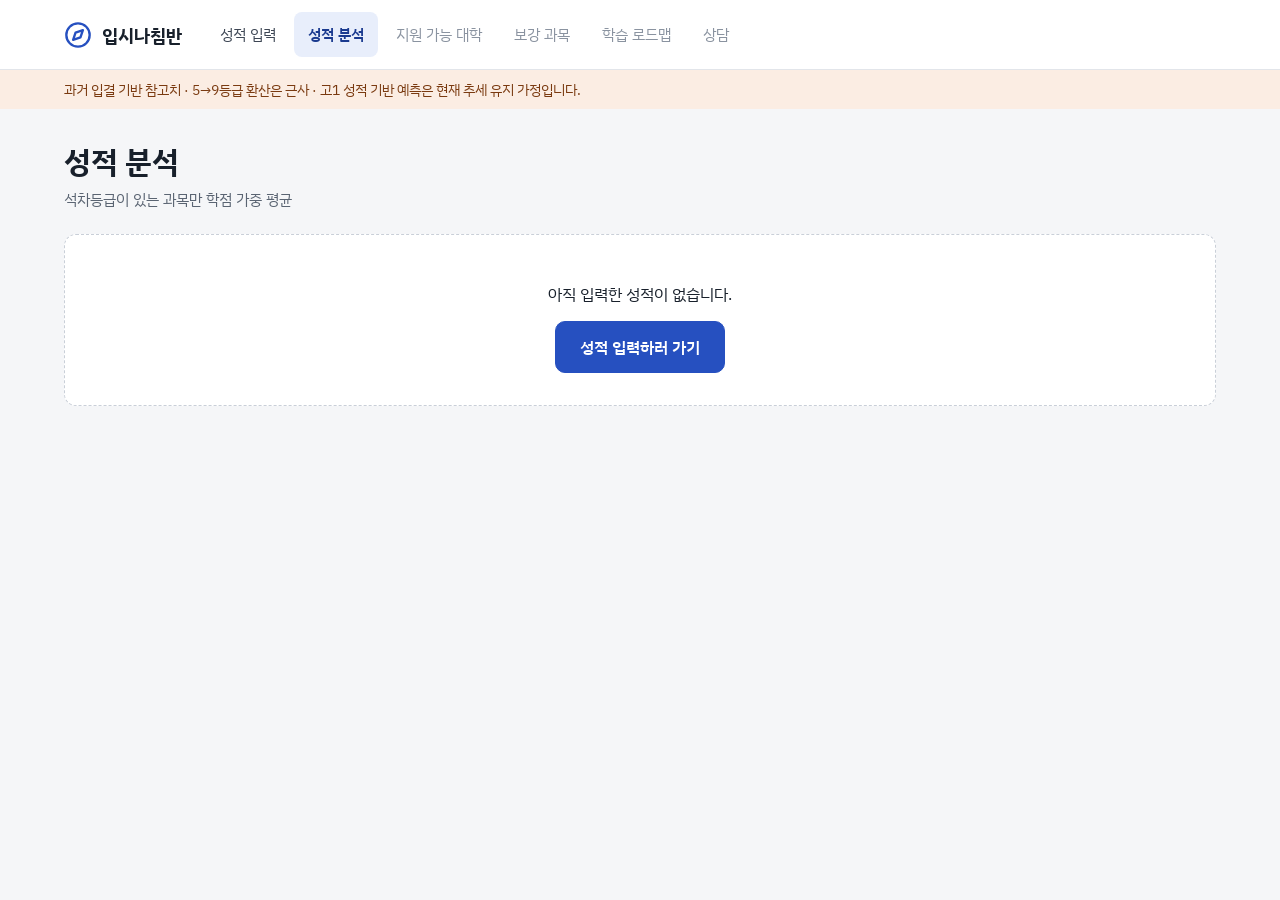
==== web/analysis.html @ bbd73f5a "A6: port screens 1-2 (성적 입력·성적 분석) from the design canvas - web/style.css, web/app.js: shared look f" ====
<!doctype html>
<html lang="ko">
<head>
<meta charset="utf-8">
<meta name="viewport" content="width=device-width, initial-scale=1">
<title>입시나침반 · 성적 분석</title>
<link rel="preconnect" href="https://fonts.googleapis.com">
<link href="https://fonts.googleapis.com/css2?family=IBM+Plex+Sans+KR:wght@400;500;600;700&display=swap" rel="stylesheet">
<link rel="stylesheet" href="style.css">
<script src="app.js"></script>
</head>
<body>
<div id="site-top"></div>
<main class="wrap" id="main">
  <div>
    <h1>성적 분석</h1>
    <p class="lead" id="lead">석차등급이 있는 과목만 학점 가중 평균</p>
  </div>
  <p class="error" id="msg" hidden></p>
  <div id="content"></div>
</main>

<script>
renderHeader('analysis.html');
const $ = (id) => document.getElementById(id);
const SCOPE_STYLE = { '전과목': { stroke: '#2650C0', dash: '' }, '국영수사': { stroke: '#B4561A', dash: '6 4' }, '국영수과': { stroke: '#18202B', dash: '2 5' } };
const SCALE_COLORS = ['#142B6B', '#1E3D96', '#2650C0', '#5379D6', '#7F9BE2', '#AFC3F0', '#D2DDF7', '#E8EEFB'];

function statCard(title, v, sub) {
  return el('section', { class: 'card' }, el('h2', { class: 'stat-label' }, title),
    el('div', { class: 'big' + (title.includes('전과목') ? ' primary' : ''), style: 'margin-top: 8px' }, fmt(v.avg)),
    el('p', { class: 'small tabular', style: 'margin: 4px 0 0' }, sub));
}

// 학기별 평균 추이 (등급은 작을수록 좋으므로 위가 1등급)
function trendChart(res) {
  const W = 600, H = 260, L = 60, R = 580, T = 20, B = 220;
  const x = (i) => L + 30 + i * ((R - L - 60) / (SEMESTERS.length - 1));
  const y = (g) => T + (g - 1) / 4 * (B - T);
  const svg = svgEl('svg', { viewBox: `0 0 ${W} ${H}`, width: '100%', role: 'img', 'aria-label': '학기별 평균 등급 추이' });
  [1, 2, 3, 4, 5].forEach((g) => {
    svg.append(svgEl('line', { x1: L, y1: y(g), x2: R, y2: y(g), stroke: '#EEF0F3' }));
    svg.append(svgEl('text', { x: 12, y: y(g) + 4, 'font-size': 12, fill: '#5A6472' }, `${g}등급`));
  });
  SEMESTERS.forEach((s, i) => svg.append(svgEl('text', { x: x(i) - 10, y: 246, 'font-size': 12, fill: '#5A6472' }, s)));
  const done = SEMESTERS.filter((s) => res.semesters[s] && res.semesters[s]['전과목'].avg !== null);
  for (const [scope, st] of Object.entries(SCOPE_STYLE)) {
    const pts = done.filter((s) => res.semesters[s][scope].avg !== null).map((s) => [x(SEMESTERS.indexOf(s)), y(res.semesters[s][scope].avg), res.semesters[s][scope].avg]);
    if (pts.length > 1) svg.append(svgEl('polyline', { points: pts.map((p) => p.slice(0, 2).join(',')).join(' '), fill: 'none', stroke: st.stroke, 'stroke-width': 3, 'stroke-dasharray': st.dash || null }));
    if (scope === '전과목') pts.forEach((p) => {
      svg.append(svgEl('circle', { cx: p[0], cy: p[1], r: 5, fill: st.stroke }));
      svg.append(svgEl('text', { x: p[0] + 6, y: p[1] - 10, 'font-size': 13, 'font-weight': 600, fill: st.stroke }, fmt(p[2])));
    });
  }
  const lastIdx = done.length ? SEMESTERS.indexOf(done[done.length - 1]) : -1;
  if (lastIdx < SEMESTERS.length - 1) {
    const x0 = x(lastIdx + 1) - 30;
    svg.append(svgEl('rect', { x: x0, y: T, width: R - x0, height: B - T, fill: '#F5F6F8', opacity: 0.7 }));
    svg.append(svgEl('text', { x: x0 + (R - x0) / 2 - 60, y: (T + B) / 2, 'font-size': 13, fill: '#5A6472' }, '학기 성적 입력 후 표시'));
  }
  const legend = el('div', { class: 'legend' }, Object.entries(SCOPE_STYLE).map(([scope, st]) => el('span', {},
    svgEl('svg', { width: 24, height: 8, 'aria-hidden': 'true' }, svgEl('line', { x1: 0, y1: 4, x2: 24, y2: 4, stroke: st.stroke, 'stroke-width': 3, 'stroke-dasharray': st.dash || null })), scope)));
  return el('section', { class: 'card grow' }, el('h2', { style: 'margin-bottom: 4px' }, '학기별 평균 추이'),
    el('p', { class: 'small', style: 'margin: 0 0 12px' }, '위로 갈수록 좋은 등급'), legend, svg);
}

// 교과군 × 학기 등급표 (입력한 원래 등급을 그대로 보여 준다)
function heatTable(subjects) {
  const sems = SEMESTERS.filter((s) => subjects.some((x) => x.semester === s));
  const next = SEMESTERS[SEMESTERS.indexOf(sems[sems.length - 1]) + 1];
  const cols = next ? [...sems, next] : sems;
  const groups = GROUPS.filter((g) => subjects.some((x) => x.group === g));
  const cell = (g, s) => {
    const list = subjects.filter((x) => x.group === g && x.semester === s);
    if (!list.length) return el('td', { class: 'g-empty' }, '–');
    const graded = list.filter((x) => x.grade != null);
    if (!graded.length) return el('td', { class: 'gx', title: list.map((x) => x.subject).join(', ') }, `${list.map((x) => x.achievement || '–').join('·')} · 제외`);
    const worst = Math.max(...graded.map((x) => x.grade));
    return el('td', { class: 'g' + worst, title: graded.map((x) => `${x.subject} ${x.grade}등급`).join(', ') }, graded.map((x) => x.grade).join('·'));
  };
  return el('section', { class: 'card', style: 'flex: 1 1 420px' }, el('h2', {}, '교과군 × 학기 등급'),
    el('div', { class: 'table-scroll' }, el('table', { class: 'heat' },
      el('thead', {}, el('tr', {}, el('th', { scope: 'col', style: 'text-align: left' }, '교과군'), cols.map((s) => el('th', { scope: 'col' }, s)))),
      el('tbody', {}, groups.map((g) => el('tr', {}, el('th', { scope: 'row' }, g), cols.map((s) => cell(g, s))))))),
    el('p', { class: 'small', style: 'margin: 8px 0 0' }, '주황 테두리 = 3등급 이하 과목 · "제외" = 석차등급이 없어 평균에서 뺀 과목'));
}

// 한눈에 보기: 추이(서버 계산)와 교과군별 등급 변화(입력값 비교)
function insights(res, subjects) {
  const items = [];
  const t = res.trend;
  if (t) {
    const word = t.direction === '상승' ? '상승 추세' : t.direction === '하락' ? '하락 추세' : '유지';
    const a = res.semesters[t.from]['전과목'].avg, b = res.semesters[t.to]['전과목'].avg;
    items.push(el('li', { class: t.direction === '하락' ? 'warn' : '' }, el('strong', {}, word), ` · 전과목 평균 ${fmt(a)} → ${fmt(b)} (${t.from} → ${t.to})`));
    for (const g of GROUPS) {
      const one = (s) => { const l = subjects.filter((x) => x.group === g && x.semester === s && x.grade != null); return l.length === 1 ? l[0].grade : null; };
      const p = one(t.from), q = one(t.to);
      if (p === null || q === null) continue;
      if (q < p) items.push(el('li', {}, el('strong', {}, `${g} 개선`), ` · ${p}등급 → ${q}등급`));
      else if (q > p) items.push(el('li', { class: 'warn' }, el('strong', {}, `${g} 하락`), ` · ${p}등급 → ${q}등급`));
      else if (p >= 3) items.push(el('li', { class: 'warn' }, el('strong', {}, `${g} 보강 필요`), ` · 두 학기 연속 ${p}등급`));
    }
  } else {
    items.push(el('li', {}, '학기가 둘 이상 입력되면 추이를 보여 드립니다.'));
  }
  if (res.excluded_subjects.length) items.push(el('li', {}, el('strong', {}, '평균 제외'), ` · ${res.excluded_subjects.join(', ')} (석차등급 없음)`));
  return el('section', { class: 'card', style: 'flex: 1 1 340px' }, el('h2', {}, '한눈에 보기'), el('ul', { class: 'insights' }, items));
}

// 9등급 환산 (과거 입결 비교용)
function conversionCard(res) {
  const all = res.cumulative['전과목'];
  const g9 = all.grade9.grade9;
  const left = Math.min(100, Math.max(0, (g9 - 1) / 8 * 100));
  return el('section', { class: 'card', style: 'flex: 1 1 420px' },
    el('h2', { style: 'margin-bottom: 4px' }, '9등급 환산 (과거 입결 비교용)'),
    el('p', { class: 'small', style: 'margin: 0 0 20px' }, '5등급 중간 백분위 → 9등급 역보간 · 근사치'),
    el('div', { class: 'scale' },
      el('div', { class: 'marker', style: `left: ${left}%` }, el('b', {}, `전과목 ${fmt(g9)}`), el('i')),
      el('div', { class: 'bar' }, SCALE_COLORS.map((c) => el('div', { style: `background: ${c}` }))),
      el('div', { class: 'ticks tabular' }, [1, 2, 3, 4, 5, 6, 7, 8, 9].map((n) => el('span', {}, String(n))))),
    el('dl', { class: 'conv' }, Object.entries(res.cumulative).filter(([, v]) => v.grade9).flatMap(([scope, v]) => [
      el('dt', {}, `${scope} ${fmt(v.avg)}`), el('dd', {}, `누적 약 ${Number(v.grade9.percentile).toFixed(1)}% → 9등급 약 ${fmt(v.grade9.grade9)}`)])),
    el('p', { class: 'note', style: 'margin-top: 16px' }, '평균 등급은 백분위가 아니어서 정보 손실이 있습니다. 학생부종합처럼 정성평가 전형은 환산만으로 판단하기 어렵습니다.'),
    el('span', { class: 'small', style: 'display: inline-flex; min-height: 44px; align-items: center; margin-top: 12px' }, '지원 가능 대학 화면은 다음 단계(A7)에서 연결됩니다.'));
}

async function main() {
  const profile = Store.load() || emptyProfile();
  const subjects = validSubjects(profile.subjects);
  if (!subjects.some((x) => x.grade != null)) {
    $('content').replaceChildren(el('div', { class: 'empty-state' }, el('p', {}, '아직 입력한 성적이 없습니다.'),
      el('a', { href: 'index.html', class: 'btn primary', style: 'display: inline-flex; padding: 0 24px' }, '성적 입력하러 가기')));
    return;
  }
  try {
    const res = await api('/api/grades/analyze', { subjects });
    const sems = Object.keys(res.semesters);
    const all = res.cumulative['전과목'];
    $('lead').textContent = `${sems.map(semLabel).join('·')} 누적 · 석차등급이 있는 과목만 학점 가중 평균`;
    const trendText = sems.map((s) => `${s} ${fmt(res.semesters[s]['전과목'].avg)}`).join(' → ');
    $('content').replaceChildren(el('div', { style: 'display: flex; flex-direction: column; gap: 24px' },
      el('div', { class: 'grid-cards' },
        statCard('누적 평균 · 전과목', all, `${all.formula} · ${trendText}`),
        statCard('국영수사', res.cumulative['국영수사'], res.cumulative['국영수사'].formula),
        statCard('국영수과', res.cumulative['국영수과'], res.cumulative['국영수과'].formula)),
      el('div', { class: 'row stretch' }, trendChart(res), insights(res, subjects)),
      el('div', { class: 'row stretch' }, heatTable(subjects), conversionCard(res)),
      el('p', { class: 'small', style: 'margin: 0' }, res.notes.join(' '))));
  } catch (e) { $('msg').textContent = e.message; $('msg').hidden = false; }
}
main();
</script>
</body>
</html>
---- web/style.css ----
/* 입시나침반 공통 스타일 — Claude Design 시안 「입시나침반 화면 디자인」 v0.1의 색·글꼴·간격을 따른다 */
:root {
  --bg: #F5F6F8; --surface: #FFFFFF; --line: #E2E5EA; --line-soft: #EEF0F3; --line-strong: #C9CFD8;
  --text: #18202B; --text-2: #3D4654; --muted: #5A6472; --faint: #8A93A0;
  --primary: #2650C0; --primary-dark: #1A3A8F; --primary-soft: #E8EEFB; --navy: #142B6B;
  --warn-bg: #FBEDE3; --warn-text: #7A3A10; --warn-strong: #5C2C0C; --orange: #B4561A;
  --g1: #142B6B; --g2: #2650C0; --g3: #AFC3F0; --g4: #D2DDF7; --g5: #E8EEFB;
}
* { box-sizing: border-box; }
body { margin: 0; background: var(--bg); font-family: 'IBM Plex Sans KR', system-ui, sans-serif; color: var(--text); }
a { color: var(--primary); } a:hover { color: var(--primary-dark); }
button, input, select { font: inherit; color: inherit; }
.tabular { font-variant-numeric: tabular-nums; }
.muted { color: var(--muted); }

/* 머리말·고지 */
.site-header { background: var(--surface); border-bottom: 1px solid var(--line); }
.wrap { max-width: 1200px; margin: 0 auto; padding: 0 24px; }
.site-header .wrap { padding-top: 12px; padding-bottom: 12px; display: flex; flex-wrap: wrap; align-items: center; gap: 8px 24px; }
.brand { display: flex; align-items: center; gap: 10px; font-weight: 700; font-size: 18px; color: var(--text); text-decoration: none; }
.nav { display: flex; flex-wrap: wrap; gap: 4px; font-size: 15px; }
.nav a, .nav span { padding: 12px 14px; border-radius: 8px; text-decoration: none; color: var(--text-2); }
.nav a[aria-current="page"] { background: var(--primary-soft); color: var(--primary-dark); font-weight: 600; }
.nav span { color: var(--faint); cursor: not-allowed; }
.disclaimer { background: var(--warn-bg); color: var(--warn-text); font-size: 14px; }
.disclaimer .wrap { padding-top: 10px; padding-bottom: 10px; }

/* 본문 */
main.wrap { padding-top: 32px; padding-bottom: 64px; display: flex; flex-direction: column; gap: 24px; }
h1 { margin: 0; font-size: 30px; font-weight: 700; }
.lead { margin: 8px 0 0; color: var(--muted); font-size: 15px; }
.page-head { display: flex; flex-wrap: wrap; justify-content: space-between; align-items: flex-end; gap: 16px; }
.card { background: var(--surface); border: 1px solid var(--line); border-radius: 12px; padding: 20px; min-width: 0; }
.card h2 { margin: 0 0 12px; font-size: 18px; font-weight: 600; }
.row { display: flex; flex-wrap: wrap; gap: 24px; align-items: flex-start; }
.row.stretch { align-items: stretch; }
.grow { flex: 999 1 520px; min-width: 0; }
.side { flex: 1 1 300px; display: flex; flex-direction: column; gap: 16px; }
.grid-cards { display: grid; grid-template-columns: repeat(auto-fit, minmax(240px, 1fr)); gap: 16px; }
.big { font-size: 40px; font-weight: 700; font-variant-numeric: tabular-nums; }
.big.primary { color: var(--primary); }
.stat-label { margin: 0; font-size: 14px; font-weight: 600; color: var(--muted); }
.small { font-size: 13px; color: var(--muted); }

/* 버튼·입력 */
.btn { min-height: 44px; padding: 0 16px; border: 1px solid var(--line-strong); background: var(--surface); border-radius: 8px; font-size: 14px; cursor: pointer; }
.btn:hover { border-color: var(--muted); }
.btn.primary { display: flex; align-items: center; justify-content: center; min-height: 52px; background: var(--primary); border-color: var(--primary); color: #FFFFFF; border-radius: 10px; font-weight: 600; font-size: 16px; text-decoration: none; }
.btn.primary:hover { background: var(--primary-dark); color: #FFFFFF; }
.btn.dashed { border-style: dashed; background: transparent; color: var(--text-2); }
.btn[disabled] { cursor: not-allowed; color: var(--faint); }
.field { min-height: 44px; padding: 0 12px; border: 1px solid var(--line-strong); border-radius: 8px; font-size: 15px; background: var(--surface); }
label.lbl { font-size: 14px; font-weight: 600; }
.tabs { display: flex; flex-wrap: wrap; gap: 8px; margin-bottom: 16px; }
.tab { min-height: 44px; padding: 0 18px; border-radius: 999px; font-size: 14px; font-weight: 600; cursor: pointer; background: var(--surface); border: 1px solid var(--line-strong); }
.tab[aria-selected="true"] { background: var(--text); color: #FFFFFF; border-color: var(--text); }
.tab.empty { border-style: dashed; color: var(--muted); }
.grade-opts { display: flex; flex-wrap: wrap; gap: 4px; }
.grade-opt { width: 44px; height: 44px; border-radius: 8px; font-size: 15px; font-weight: 600; cursor: pointer; background: var(--surface); color: var(--text-2); border: 1px solid var(--line-strong); }
.grade-opt.none { width: auto; padding: 0 10px; font-size: 13px; font-weight: 500; white-space: nowrap; }
.grade-opt[aria-pressed="true"] { background: var(--primary); color: #FFFFFF; border-color: var(--primary); }
.icon-btn { width: 44px; height: 44px; border: 1px solid transparent; background: transparent; border-radius: 8px; cursor: pointer; color: var(--muted); }
.icon-btn:hover { border-color: var(--line-strong); color: var(--text); }

/* 표 */
.table-scroll { overflow-x: auto; }
table.grades { width: 100%; border-collapse: collapse; font-size: 15px; min-width: 760px; }
table.grades th { padding: 8px; font-weight: 600; color: var(--muted); font-size: 13px; text-align: left; }
table.grades td { padding: 6px 8px; border-top: 1px solid var(--line-soft); vertical-align: middle; }
table.grades input.field, table.grades select.field { width: 100%; }
table.grades td:nth-child(1) { min-width: 140px; }
table.grades td:nth-child(2) { min-width: 96px; }
table.grades td:nth-child(4) { min-width: 316px; }
table.grades td:nth-child(5) { min-width: 72px; }
table.grades input.credits { width: 72px; }
.grade-opts { flex-wrap: nowrap; }
table.heat { width: 100%; border-collapse: separate; border-spacing: 4px; font-size: 15px; text-align: center; min-width: 360px; }
table.heat th { font-size: 13px; color: var(--muted); font-weight: 600; }
table.heat th[scope="row"] { text-align: left; font-weight: 500; color: var(--text); padding: 4px; font-size: 15px; }
table.heat td { border-radius: 6px; padding: 10px; }
.g1 { background: var(--g1); color: #FFFFFF; } .g2 { background: var(--g2); color: #FFFFFF; }
.g3 { background: var(--g3); color: var(--navy); box-shadow: inset 0 0 0 2px var(--orange); }
.g4 { background: var(--g4); color: var(--navy); box-shadow: inset 0 0 0 2px var(--orange); }
.g5 { background: var(--g5); color: var(--navy); box-shadow: inset 0 0 0 2px var(--orange); }
.gx { background: var(--line-soft); color: var(--muted); font-size: 13px; }
.g-empty { background: var(--bg); color: var(--faint); }

/* 알림·목록 */
.insights { margin: 0; padding: 0; list-style: none; display: flex; flex-direction: column; gap: 12px; font-size: 15px; line-height: 1.55; }
.insights li { padding: 12px; border-radius: 8px; background: var(--primary-soft); }
.insights li.warn { background: var(--warn-bg); color: var(--warn-strong); }
.note { margin: 0; padding: 12px; background: var(--bg); border-radius: 8px; font-size: 13px; color: var(--text-2); line-height: 1.55; }
.error { margin: 0; padding: 12px; border-radius: 8px; background: var(--warn-bg); color: var(--warn-strong); font-size: 14px; }
.empty-state { padding: 32px; text-align: center; border: 1px dashed var(--line-strong); border-radius: 12px; background: var(--surface); }
.legend { display: flex; flex-wrap: wrap; gap: 16px; font-size: 13px; color: var(--text-2); margin-bottom: 8px; }
.legend span { display: inline-flex; align-items: center; gap: 6px; }
.scale { position: relative; padding-top: 44px; }
.scale .marker { position: absolute; top: 0; transform: translateX(-50%); text-align: center; }
.scale .marker b { display: block; background: var(--primary); color: #FFFFFF; font-size: 13px; font-weight: 600; padding: 4px 8px; border-radius: 6px; white-space: nowrap; }
.scale .marker i { display: block; width: 2px; height: 10px; background: var(--primary); margin: 0 auto; }
.scale .bar { display: grid; grid-template-columns: repeat(8, minmax(0, 1fr)); height: 14px; border-radius: 7px; overflow: hidden; }
.scale .ticks { display: flex; justify-content: space-between; font-size: 12px; color: var(--muted); margin-top: 6px; }
dl.conv { margin: 20px 0 0; display: grid; grid-template-columns: auto 1fr; gap: 8px 16px; font-size: 14px; }
dl.conv dt { color: var(--muted); } dl.conv dd { margin: 0; font-variant-numeric: tabular-nums; }
.sr-only { position: absolute; width: 1px; height: 1px; overflow: hidden; clip: rect(0 0 0 0); white-space: nowrap; }
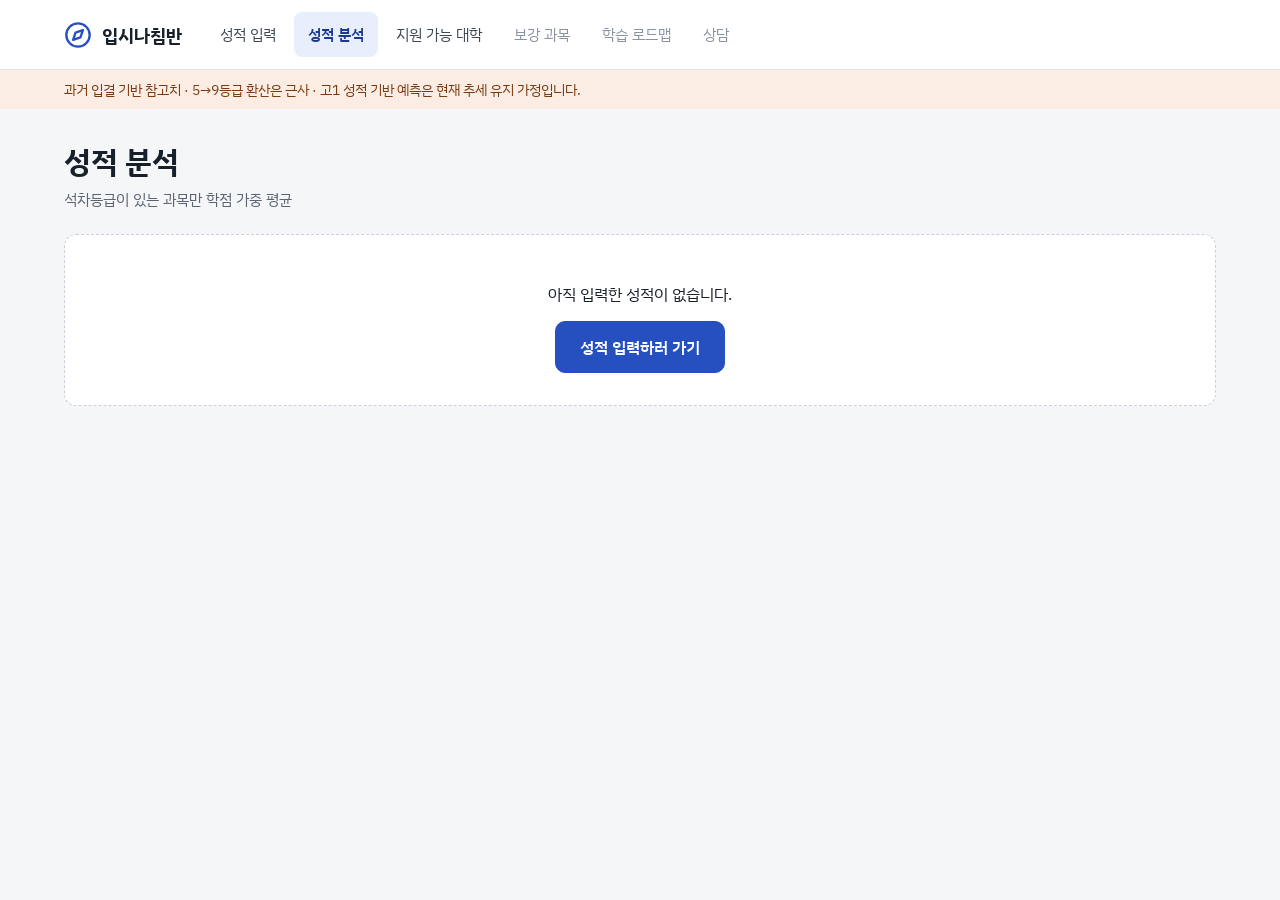
==== commit 7607e19c: "A7: add screen 3 (지원 가능 대학) with rule v1 boards - universities.html: department keyword search, 전체/4" ====
--- a/web/analysis.html
+++ b/web/analysis.html
@@ -123,7 +123,7 @@
     el('dl', { class: 'conv' }, Object.entries(res.cumulative).filter(([, v]) => v.grade9).flatMap(([scope, v]) => [
       el('dt', {}, `${scope} ${fmt(v.avg)}`), el('dd', {}, `누적 약 ${Number(v.grade9.percentile).toFixed(1)}% → 9등급 약 ${fmt(v.grade9.grade9)}`)])),
     el('p', { class: 'note', style: 'margin-top: 16px' }, '평균 등급은 백분위가 아니어서 정보 손실이 있습니다. 학생부종합처럼 정성평가 전형은 환산만으로 판단하기 어렵습니다.'),
-    el('span', { class: 'small', style: 'display: inline-flex; min-height: 44px; align-items: center; margin-top: 12px' }, '지원 가능 대학 화면은 다음 단계(A7)에서 연결됩니다.'));
+    el('a', { href: 'universities.html', style: 'display: inline-flex; min-height: 44px; align-items: center; margin-top: 12px; font-weight: 600; font-size: 15px' }, '이 성적으로 지원 가능 대학 보기 →'));
 }
 
 async function main() {
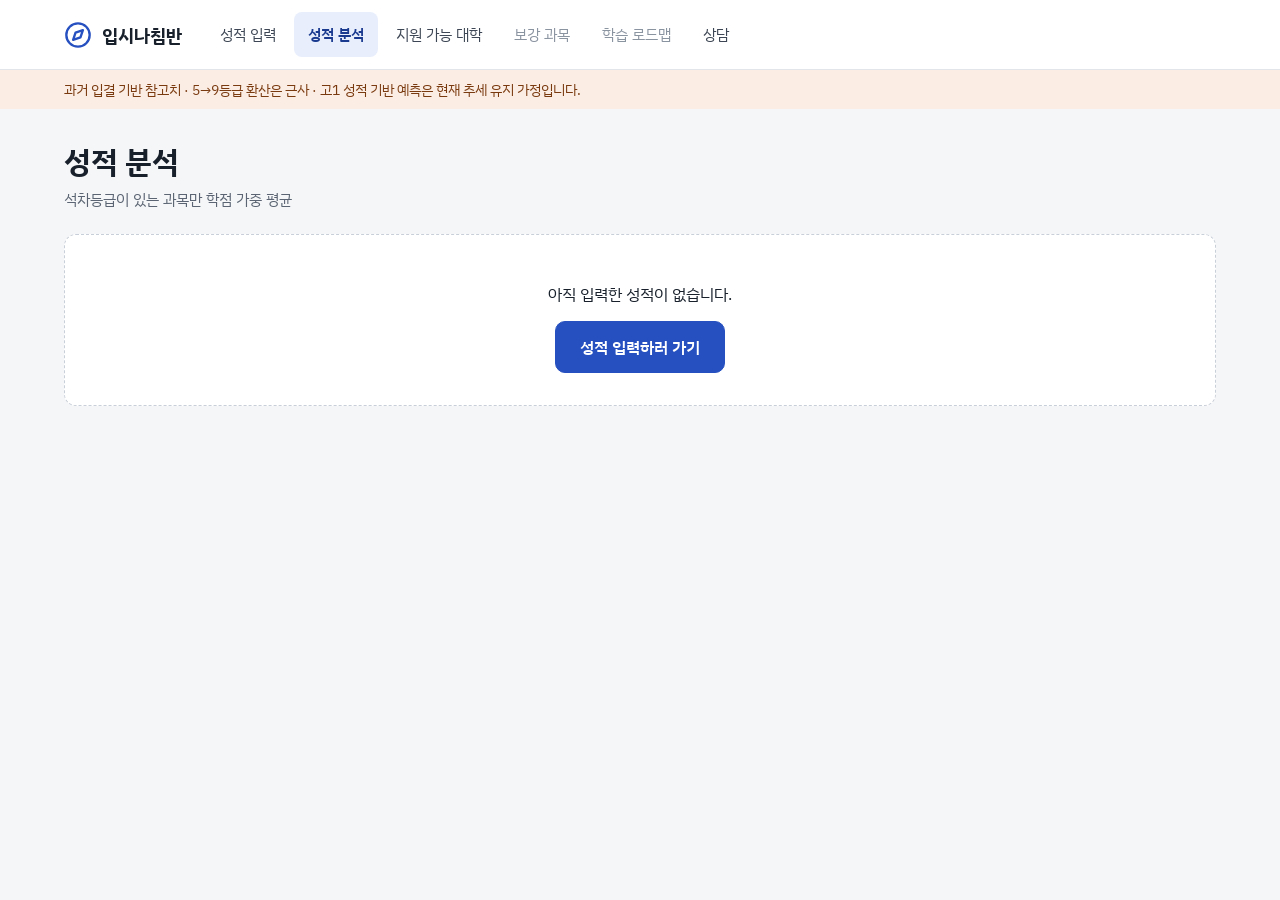
==== commit 6234e7b9: "Add a shared loading spinner and collapsible evidence in chat - app.js spinner(): common loading ind" ====
--- a/web/analysis.html
+++ b/web/analysis.html
@@ -134,6 +134,7 @@
       el('a', { href: 'index.html', class: 'btn primary', style: 'display: inline-flex; padding: 0 24px' }, '성적 입력하러 가기')));
     return;
   }
+  $('content').replaceChildren(spinner('성적을 분석하는 중입니다.'));
   try {
     const res = await api('/api/grades/analyze', { subjects });
     const sems = Object.keys(res.semesters);
@@ -148,7 +149,7 @@
       el('div', { class: 'row stretch' }, trendChart(res), insights(res, subjects)),
       el('div', { class: 'row stretch' }, heatTable(subjects), conversionCard(res)),
       el('p', { class: 'small', style: 'margin: 0' }, res.notes.join(' '))));
-  } catch (e) { $('msg').textContent = e.message; $('msg').hidden = false; }
+  } catch (e) { $('content').replaceChildren(); $('msg').textContent = e.message; $('msg').hidden = false; }
 }
 main();
 </script>
--- a/web/style.css
+++ b/web/style.css
@@ -102,4 +102,10 @@
 .scale .ticks { display: flex; justify-content: space-between; font-size: 12px; color: var(--muted); margin-top: 6px; }
 dl.conv { margin: 20px 0 0; display: grid; grid-template-columns: auto 1fr; gap: 8px 16px; font-size: 14px; }
 dl.conv dt { color: var(--muted); } dl.conv dd { margin: 0; font-variant-numeric: tabular-nums; }
+/* 공통 로딩 표시 */
+.loading { display: inline-flex; align-items: center; gap: 10px; padding: 12px 16px; background: var(--surface); border: 1px solid var(--line); border-radius: 10px; color: var(--text-2); font-size: 14px; align-self: flex-start; }
+.loading-sec { color: var(--muted); font-size: 13px; min-width: 3ch; }
+.spinner { width: 20px; height: 20px; border-radius: 50%; border: 3px solid var(--primary-soft); border-top-color: var(--primary); animation: spin 0.8s linear infinite; flex: none; }
+@keyframes spin { to { transform: rotate(360deg); } }
+@media (prefers-reduced-motion: reduce) { .spinner { animation-duration: 2.4s; } }
 .sr-only { position: absolute; width: 1px; height: 1px; overflow: hidden; clip: rect(0 0 0 0); white-space: nowrap; }
